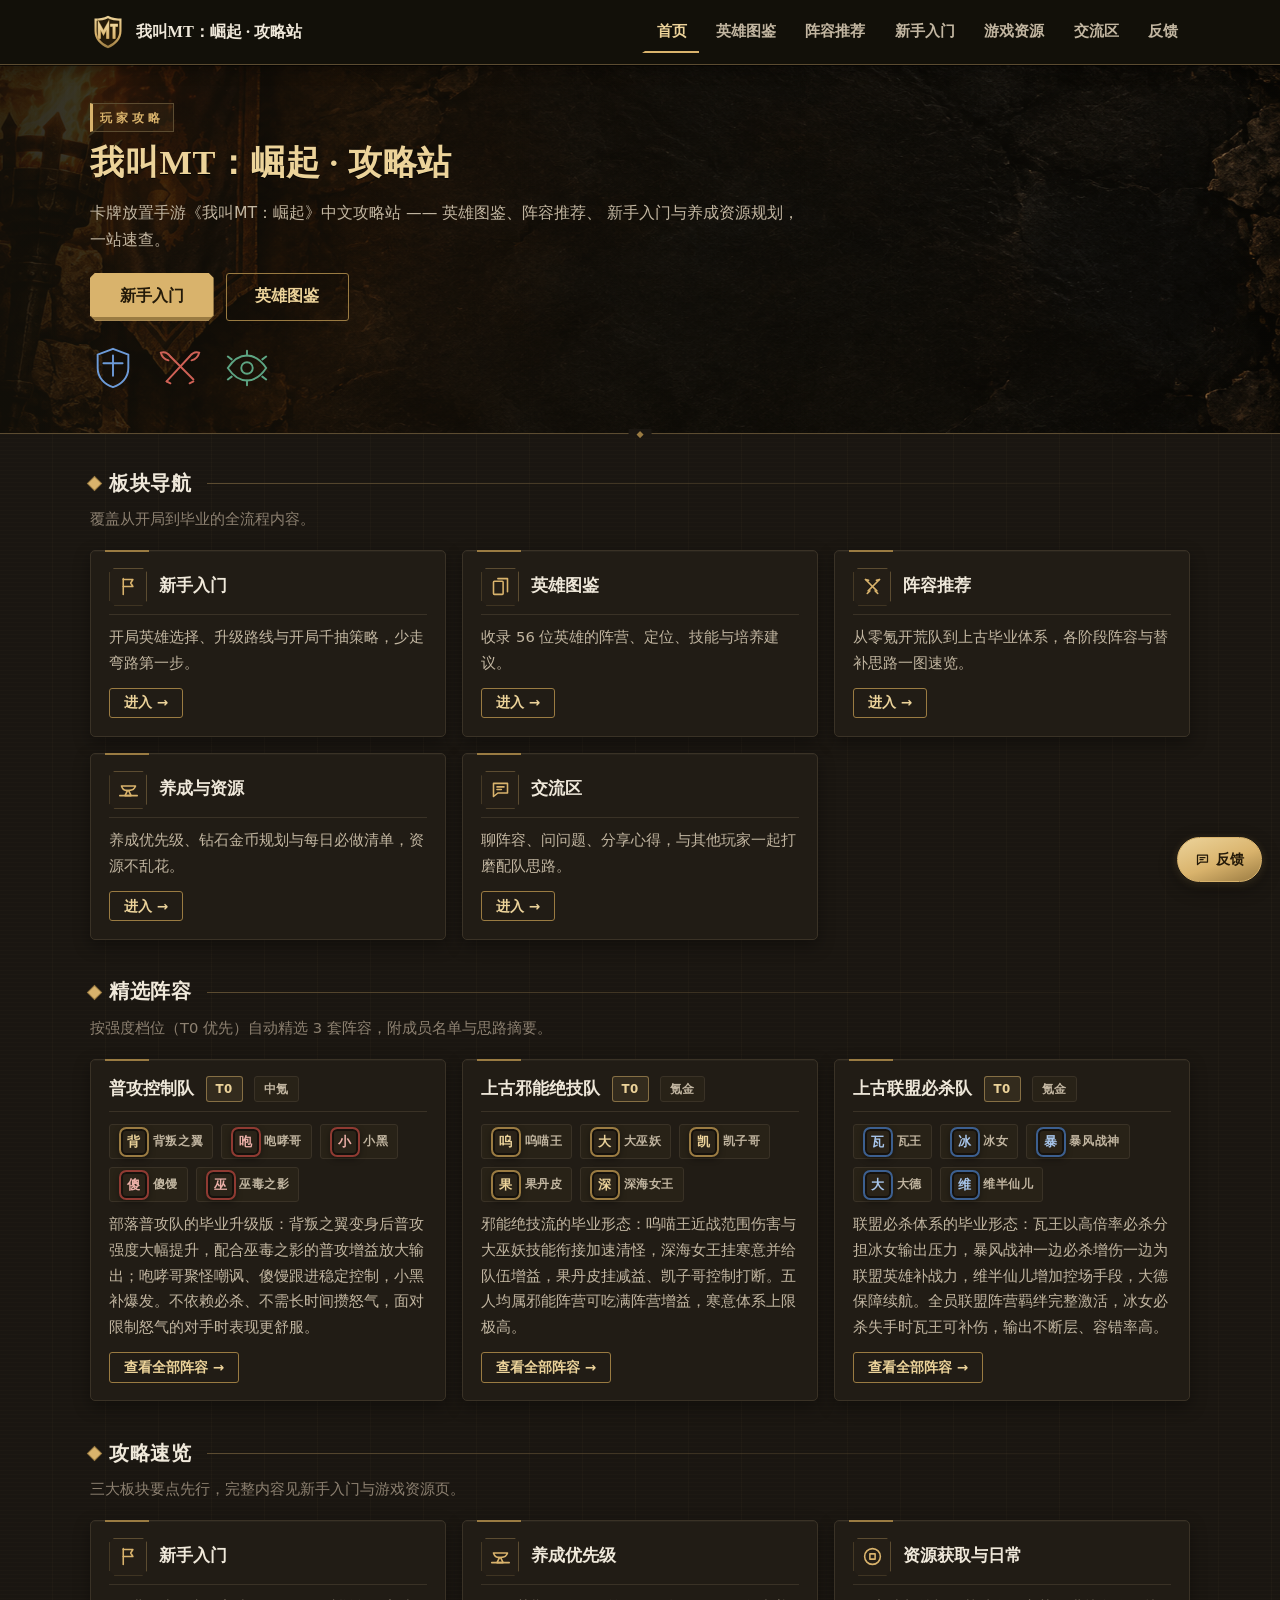
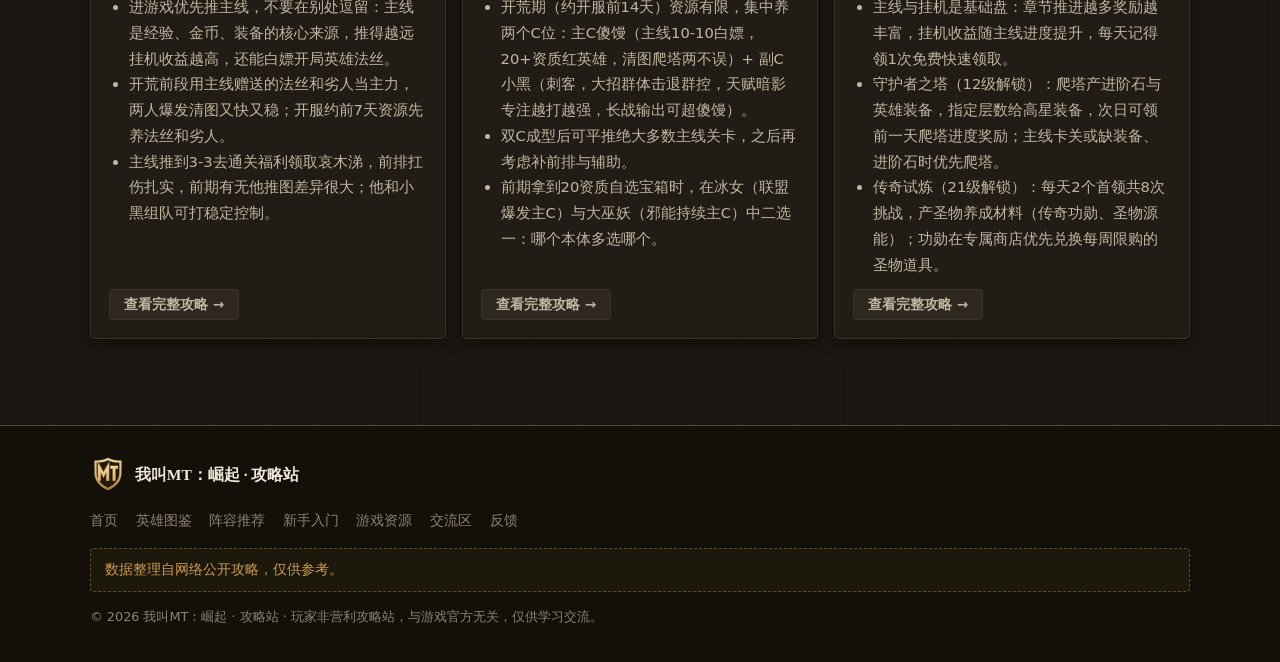
==== index.html @ c242b193 "init: 我叫MT：崛起攻略站（含反馈页）" ====
<!DOCTYPE html>
<html lang="zh-CN">
<head>
  <meta charset="UTF-8">
  <meta name="viewport" content="width=device-width, initial-scale=1.0">
  <title>首页 · 我叫MT：崛起 · 攻略站</title>
  <meta name="description" content="卡牌放置手游《我叫MT：崛起》中文攻略站：英雄图鉴、阵容推荐、新手入门、养成与资源规划一站速查。">
  <link rel="icon" type="image/png" href="assets/img/favicon-32.png">
  <meta property="og:title" content="我叫MT：崛起 · 攻略站">
  <meta property="og:description" content="卡牌放置手游《我叫MT：崛起》中文玩家攻略站">
  <meta property="og:image" content="assets/img/og-cover.png">
  <meta property="og:type" content="website">
  <!-- 样式在前：全站唯一样式文件 -->
  <link rel="stylesheet" href="assets/css/style.css">
</head>
<body>
  <!-- 页头（site-header）由 common.js 的 MTCommon.mount 注入到 body 顶部 -->

  <main class="page">
    <!-- 顶部横幅：站点名 + 一句话简介 + 主行动按钮 -->
    <section class="page-hero">
      <div class="container">
        <p class="page-hero__eyebrow">玩家攻略</p>
        <h1 class="page-hero__title">我叫MT：崛起 · 攻略站</h1>
        <p class="page-hero__desc">
          卡牌放置手游《我叫MT：崛起》中文攻略站 —— 英雄图鉴、阵容推荐、
          新手入门与养成资源规划，一站速查。
        </p>
        <div class="page-hero__actions">
          <a class="btn btn--primary btn--lg" href="beginner.html">新手入门</a>
          <a class="btn btn--ghost btn--lg" href="heroes.html">英雄图鉴</a>
        </div>
        <!-- 阵营纹章横幅（装饰） -->
        <div class="hero-crest-band" aria-hidden="true">
          <span class="crest--alliance"><svg viewBox="0 0 48 48" fill="none" stroke="currentColor" stroke-width="2" stroke-linejoin="round" stroke-linecap="round"><path d="M24 4 40 10v14c0 10-7 17-16 20-9-3-16-10-16-20V10Z"/><path d="M24 11v21M14 19h20"/></svg></span>
          <span class="crest--horde"><svg viewBox="0 0 48 48" fill="none" stroke="currentColor" stroke-width="2" stroke-linecap="round"><path d="M10 38 34 12M14 12l24 24"/><path d="M34 12c3-4 7-5 10-4-1 4-4 7-8 8M14 12c-3-4-7-5-10-4 1 4 4 7 8 8"/><path d="M10 38l4 2M38 38l-4 2"/></svg></span>
          <span class="crest--neutral"><svg viewBox="0 0 48 48" fill="none" stroke="currentColor" stroke-width="2" stroke-linecap="round"><path d="M4 24c6-9 12-13 20-13s14 4 20 13c-6 9-12 13-20 13S10 33 4 24Z"/><circle cx="24" cy="24" r="6"/><path d="M24 11V6M24 42v-5M8 15l-4-3M40 15l4-3M8 33l-4 3M40 33l4 3"/></svg></span>
        </div>
      </div>
    </section>

    <div class="container">
      <!-- ① 板块导航卡：五大板块入口 -->
      <section class="section" aria-labelledby="boards-title">
        <h2 class="section__title" id="boards-title">板块导航</h2>
        <p class="section__desc">覆盖从开局到毕业的全流程内容。</p>

        <div class="card-grid">
          <article class="card">
            <div class="card__head">
              <span class="card__icon" aria-hidden="true"><svg viewBox="0 0 24 24" fill="none" stroke="currentColor" stroke-width="1.8" stroke-linecap="round" stroke-linejoin="round"><path d="M6 3v18"/><path d="M6 4h11l-2.5 4L17 12H6"/></svg></span>
              <h3 class="card__title">新手入门</h3>
            </div>
            <p class="card__desc">开局英雄选择、升级路线与开局千抽策略，少走弯路第一步。</p>
            <div class="card__foot">
              <a class="btn btn--sm btn--ghost" href="beginner.html">进入 →</a>
            </div>
          </article>

          <article class="card">
            <div class="card__head">
              <span class="card__icon" aria-hidden="true"><svg viewBox="0 0 24 24" fill="none" stroke="currentColor" stroke-width="1.8" stroke-linecap="round" stroke-linejoin="round"><rect x="4" y="6" width="11" height="15" rx="1"/><path d="M9 3h11v15"/></svg></span>
              <h3 class="card__title">英雄图鉴</h3>
            </div>
            <!-- 有英雄数据时由页面脚本改写为「收录 N 位英雄…」 -->
            <p class="card__desc" id="heroes-card-desc">全英雄的阵营、定位、技能与培养建议速查。</p>
            <div class="card__foot">
              <a class="btn btn--sm btn--ghost" href="heroes.html">进入 →</a>
            </div>
          </article>

          <article class="card">
            <div class="card__head">
              <span class="card__icon" aria-hidden="true"><svg viewBox="0 0 24 24" fill="none" stroke="currentColor" stroke-width="1.8" stroke-linecap="round" stroke-linejoin="round"><path d="M4 4l13 13M20 4 7 17"/><path d="M15 17l3 3M9 17l-3 3M4 4l3.5 1M20 4l-3.5 1"/></svg></span>
              <h3 class="card__title">阵容推荐</h3>
            </div>
            <p class="card__desc">从零氪开荒队到上古毕业体系，各阶段阵容与替补思路一图速览。</p>
            <div class="card__foot">
              <a class="btn btn--sm btn--ghost" href="lineup.html">进入 →</a>
            </div>
          </article>

          <article class="card">
            <div class="card__head">
              <span class="card__icon" aria-hidden="true"><svg viewBox="0 0 24 24" fill="none" stroke="currentColor" stroke-width="1.8" stroke-linecap="round" stroke-linejoin="round"><path d="M4 8h16c-1 3-4 5-7 5h-1l3 6H8l3-6H9C6 13 4.8 10.5 4 8Z"/><path d="M2 19h20"/></svg></span>
              <h3 class="card__title">养成与资源</h3>
            </div>
            <p class="card__desc">养成优先级、钻石金币规划与每日必做清单，资源不乱花。</p>
            <div class="card__foot">
              <a class="btn btn--sm btn--ghost" href="resource.html">进入 →</a>
            </div>
          </article>

          <article class="card">
            <div class="card__head">
              <span class="card__icon" aria-hidden="true"><svg viewBox="0 0 24 24" fill="none" stroke="currentColor" stroke-width="1.8" stroke-linecap="round" stroke-linejoin="round"><path d="M4 5h16v11H9l-5 4V5Z"/><path d="M8 9h8M8 12h5"/></svg></span>
              <h3 class="card__title">交流区</h3>
            </div>
            <p class="card__desc">聊阵容、问问题、分享心得，与其他玩家一起打磨配队思路。</p>
            <div class="card__foot">
              <a class="btn btn--sm btn--ghost" href="forum.html">进入 →</a>
            </div>
          </article>
        </div>
      </section>

      <!-- ② 精选阵容：页面脚本按 tier 档位取最高的 3 套渲染；数据缺失时整节隐藏 -->
      <section class="section" id="home-lineups" aria-labelledby="lineups-title">
        <h2 class="section__title" id="lineups-title">精选阵容</h2>
        <p class="section__desc">按强度档位（T0 优先）自动精选 3 套阵容，附成员名单与思路摘要。</p>
        <div class="card-grid" id="lineup-grid"></div>
      </section>

      <!-- ③ 攻略速览：页面脚本读取 MT_GUIDES 渲染三大板块要点；数据缺失时整节隐藏 -->
      <section class="section" id="home-guides" aria-labelledby="guides-title">
        <h2 class="section__title" id="guides-title">攻略速览</h2>
        <p class="section__desc">三大板块要点先行，完整内容见新手入门与游戏资源页。</p>
        <div class="card-grid" id="guide-grid"></div>
      </section>
    </div>
  </main>

  <!-- 页脚（site-footer，含免责声明）由 MTCommon.mount 注入到 body 末尾 -->

  <noscript>
    <div class="alert alert--warn container">
      <p>本站导航与内容渲染依赖 JavaScript，请启用后刷新页面。</p>
    </div>
  </noscript>

  <!-- body 末尾脚本顺序：data 脚本 → common.js → 页面脚本（mount 在最前调用） -->

  <!-- ① data 脚本：阵容 / 攻略 / 英雄（英雄数据用于首页总数与成员头像阵营着色） -->
  <script src="data/lineups.js"></script>
  <script src="data/guides.js"></script>
  <script src="data/heroes.js"></script>

  <!-- ② 全站公共脚本 -->
  <script src="assets/js/common.js"></script>

  <!-- ③ 页面脚本：先挂载骨架，再渲染数据区块（全部防御式判空，缺失即隐藏区块） -->
  <script>
    (function () {
      'use strict';

      /* 骨架挂载：页头 / 导航高亮 / 移动端菜单 / 页脚 */
      MTCommon.mount('index');

      /* ---------- 小工具 ---------- */
      function toArray(v) {
        return Array.isArray(v) ? v : [];
      }
      function el(tag, cls, text) {
        var node = document.createElement(tag);
        if (cls) node.className = cls;
        if (text != null) node.textContent = text;
        return node;
      }

      /* 英雄名 → 阵营映射（用于阵容成员头像着色；邪能/未知用默认金色） */
      var factionByHero = {};
      toArray(window.MT_HEROES).forEach(function (h) {
        if (h && h.name) factionByHero[h.name] = h.faction || '';
      });
      function avatarVariant(heroName) {
        var f = factionByHero[heroName];
        if (f === '联盟') return 'avatar--alliance';
        if (f === '部落') return 'avatar--horde';
        if (f === '中立') return 'avatar--neutral';
        return '';                       /* 邪能 / 未知 → 默认金渐变 */
      }

      /* ---------- 英雄图鉴卡片：写入收录总数 ---------- */
      (function heroCount() {
        var desc = document.getElementById('heroes-card-desc');
        var heroes = toArray(window.MT_HEROES);
        if (desc && heroes.length) {
          desc.textContent = '收录 ' + heroes.length +
            ' 位英雄的阵营、定位、技能与培养建议。';
        }
      })();

      /* ---------- 精选阵容：tier 档位最高的前 3 套 ---------- */
      (function featuredLineups() {
        var section = document.getElementById('home-lineups');
        var grid = document.getElementById('lineup-grid');
        if (!section || !grid) return;

        var TIER_RANK = { 'T0': 0, 'T1': 1, 'T2': 2, 'T3': 3 };
        var TIER_BADGE = {
          'T0': 'badge--tier0', 'T1': 'badge--tier1',
          'T2': 'badge--tier2', 'T3': 'badge--tier3'
        };
        function rank(l) {
          return TIER_RANK.hasOwnProperty(l && l.tier) ? TIER_RANK[l.tier] : 9;
        }

        var lineups = toArray(window.MT_LINEUPS)
          .filter(function (l) { return l && typeof l === 'object' && l.name; });

        if (!lineups.length) {          /* 数据缺失：整节隐藏，不报错 */
          section.hidden = true;
          return;
        }

        lineups.sort(function (a, b) { return rank(a) - rank(b); });

        lineups.slice(0, 3).forEach(function (l) {
          var card = el('article', 'card');

          var head = el('div', 'card__head');
          head.appendChild(el('h3', 'card__title', l.name));
          head.appendChild(el('span',
            'badge ' + (TIER_BADGE[l.tier] || 'badge--muted'),
            l.tier || '待定'));
          if (l.type) head.appendChild(el('span', 'badge', l.type));
          card.appendChild(head);

          /* 成员名单：首字头像（按阵营着色）+ 姓名，徽章胶囊排列 */
          var members = el('div', 'card__foot');
          toArray(l.members).forEach(function (m) {
            if (!m || !m.name) return;
            var chip = el('span', 'badge');
            var variant = avatarVariant(m.name);
            chip.appendChild(el('span',
              'avatar avatar--sm' + (variant ? ' ' + variant : ''),
              m.name.charAt(0))).setAttribute('aria-hidden', 'true');
            chip.appendChild(document.createTextNode(m.name));
            members.appendChild(chip);
          });
          if (members.childNodes.length) card.appendChild(members);

          /* 思路摘要 */
          if (l.idea) card.appendChild(el('p', 'card__desc', l.idea));

          var foot = el('div', 'card__foot');
          var more = el('a', 'btn btn--sm btn--ghost', '查看全部阵容 →');
          more.href = 'lineup.html';
          foot.appendChild(more);
          card.appendChild(foot);

          grid.appendChild(card);
        });
      })();

      /* ---------- 攻略速览：三大板块各自要点摘要 ---------- */
      (function guideOverview() {
        var section = document.getElementById('home-guides');
        var grid = document.getElementById('guide-grid');
        if (!section || !grid) return;

        /* 手绘 SVG 图标（stroke=currentColor，复用 .card__icon 托板样式） */
        var ICON = {
          flag: '<svg viewBox="0 0 24 24" fill="none" stroke="currentColor" stroke-width="1.8" stroke-linecap="round" stroke-linejoin="round"><path d="M6 3v18"/><path d="M6 4h11l-2.5 4L17 12H6"/></svg>',
          anvil: '<svg viewBox="0 0 24 24" fill="none" stroke="currentColor" stroke-width="1.8" stroke-linecap="round" stroke-linejoin="round"><path d="M4 8h16c-1 3-4 5-7 5h-1l3 6H8l3-6H9C6 13 4.8 10.5 4 8Z"/><path d="M2 19h20"/></svg>',
          coin: '<svg viewBox="0 0 24 24" fill="none" stroke="currentColor" stroke-width="1.8" stroke-linecap="round" stroke-linejoin="round"><circle cx="12" cy="12" r="9"/><rect x="9" y="9" width="6" height="6"/></svg>'
        };

        /* MT_GUIDES key → 页面入口与图标（growth 属于游戏资源页） */
        var META = [
          { key: 'beginner', href: 'beginner.html', icon: ICON.flag, fallback: '新手入门' },
          { key: 'growth',   href: 'resource.html', icon: ICON.anvil, fallback: '养成优先级' },
          { key: 'resource', href: 'resource.html', icon: ICON.coin,  fallback: '资源获取与日常' }
        ];

        var guides = (window.MT_GUIDES && typeof window.MT_GUIDES === 'object')
          ? window.MT_GUIDES : {};

        var rendered = 0;
        META.forEach(function (meta) {
          var g = guides[meta.key];
          if (!g || typeof g !== 'object') return;   /* 板块缺失：跳过该卡 */

          /* 取第一个有内容的板块要点，最多 3 条 */
          var first = toArray(g.sections)
            .filter(function (s) { return s && toArray(s.list).length; })[0];

          var card = el('article', 'card');
          var head = el('div', 'card__head');
          var iconBox = el('span', 'card__icon');
          iconBox.innerHTML = meta.icon;           /* SVG 标记需走 innerHTML */
          iconBox.setAttribute('aria-hidden', 'true');
          head.appendChild(iconBox);
          head.appendChild(el('h3', 'card__title', g.title || meta.fallback));
          card.appendChild(head);

          var list = el('ul', 'card__desc');
          if (first) {
            toArray(first.list).slice(0, 3).forEach(function (item) {
              if (item) list.appendChild(el('li', null, String(item)));
            });
          }
          if (list.childNodes.length) card.appendChild(list);

          var foot = el('div', 'card__foot');
          var more = el('a', 'btn btn--sm btn--soft', '查看完整攻略 →');
          more.href = meta.href;
          foot.appendChild(more);
          card.appendChild(foot);

          grid.appendChild(card);
          rendered++;
        });

        if (!rendered) section.hidden = true;        /* 数据缺失：整节隐藏 */
      })();
    })();
  </script>
</body>
</html>
---- assets/css/style.css ----
/* ============================================================
   我叫MT：崛起 · 攻略站 —— 全站唯一样式文件 (v1.8 视觉重设计)
   ------------------------------------------------------------
   风格：魔兽世界式玩家攻略站 —— 暖石板深色 + 羊皮纸金，
        衬线中文标题、斜切角与方正控件、阵营纹章色彩、
        细线纹理背景；拒绝渐变光晕与圆角卡片堆砌。
   方法：移动优先（Mobile First），主断点 768px，辅助 480/1024
   依赖：零依赖，纯 CSS。本地双击 index.html 即可正常显示。
   目录：
     01 设计令牌
     02 基础重置与全局
     03 布局（container / page / section）
     04 顶部导航（由 common.js 注入）
     05 页面标题区 page-hero
     06 卡片与网格 card / card-grid
     07 筛选器 filter-bar / select / chips
     08 搜索框 search-box
     09 表格 table-wrap / table
     10 FAQ 手风琴 faq（details 实现，无 JS 可用）
     11 徽章 badge
     12 头像 avatar（首字/立绘双模式）
     13 提示条 alert
     14 按钮 btn
     15 页脚 site-footer（由 common.js 注入）
     16 评论区 giscus-wrap / 纹章装饰
     17 工具类与动效偏好
   ============================================================ */

/* ============================================================
   01 设计令牌
   ============================================================ */
:root {
  /* —— 底色（暖石板系，由深到浅）—— */
  --bg-deep:      #131009;                          /* 页面最底层 / 页脚 */
  --bg-body:      #1a1611;                          /* 页面主体 */
  --bg-card:      #211c15;                          /* 卡片表面 */
  --bg-elevated:  #282217;                          /* 弹层/表头/输入底 */
  --bg-soft:      #2f2820;                          /* hover 底 */
  --border-subtle: #3a3226;                         /* 常规描边 */
  --border-strong: #5c4c31;                         /* 强调描边 */

  /* —— 羊皮纸金 —— */
  --gold:        #d9b36c;
  --gold-rgb:    217, 179, 108;
  --gold-strong: #ecd39a;
  --gold-deep:   #9a7b42;
  --gold-ink:    #241a09;                           /* 金底上的深色文字 */

  /* —— 文本（暖灰）—— */
  --text-primary:   #efe8da;
  --text-secondary: #c2b6a1;
  --text-muted:     #8d8171;

  /* —— 状态色 —— */
  --info:    #7ba3d8;  --info-rgb:    123, 163, 216;
  --success: #7bae6f;  --success-rgb: 123, 174, 111;
  --warn:    #cf9a4e;  --warn-rgb:    207, 154, 78;
  --danger:  #c96a5a;  --danger-rgb:  201, 106, 90;

  /* —— 阵营色（联盟=蓝 / 部落=红 / 邪能=绿）—— */
  --alliance: #6d9bd8; --alliance-rgb: 109, 155, 216; --alliance-deep: #3c5f8f;
  --horde:    #cf6156; --horde-rgb:    207, 97, 86;   --horde-deep:    #8f3a32;
  --neutral:  #5da583; --neutral-rgb:  93, 165, 131;  --neutral-deep:  #35664f;

  /* —— 稀有度（资质：高→低 暖金/银/青铜/灰）—— */
  --rarity-common:    #a09781; --rarity-common-rgb:    160, 151, 129;
  --rarity-rare:      #8fa8c8; --rarity-rare-rgb:      143, 168, 200;
  --rarity-epic:      #b08cc9; --rarity-epic-rgb:      176, 140, 201;
  --rarity-legendary: #dca64f; --rarity-legendary-rgb: 220, 166, 79;

  /* —— 圆角：整体方正，仅保留小圆角 —— */
  --radius-sm: 3px;
  --radius-md: 4px;
  --radius-lg: 5px;
  --radius-full: 999px;

  /* —— 斜切角（芯片/徽章/金底按钮的游戏 UI 感）—— */
  --chamfer: polygon(
    5px 0, calc(100% - 5px) 0, 100% 5px,
    100% calc(100% - 5px), calc(100% - 5px) 100%,
    5px 100%, 0 calc(100% - 5px), 0 5px
  );

  /* —— 阴影：硬投影，不用光晕 —— */
  --shadow-card: 0 1px 0 rgba(255, 244, 214, 0.03) inset, 0 6px 16px rgba(0, 0, 0, 0.35);
  --shadow-pop:  0 10px 28px rgba(0, 0, 0, 0.5);
  --shadow-press: 0 2px 0 rgba(0, 0, 0, 0.45);

  /* —— 尺寸与层级 —— */
  --container-max: 1100px;
  --header-h: 64px;
  --z-header: 100;

  /* —— 字体：标题衬线（庄重、有雕版感），正文黑体 —— */
  --font-serif: "Noto Serif SC", "Source Han Serif SC", "思源宋体",
                 "STZhongsong", "SimSun", serif;
  --font-sans: "PingFang SC", "HarmonyOS Sans SC", "Microsoft YaHei",
               "Segoe UI", system-ui, -apple-system, sans-serif;
}

/* ============================================================
   02 基础重置与全局
   ============================================================ */
*,
*::before,
*::after { box-sizing: border-box; }

html {
  scroll-behavior: smooth;
  scroll-padding-top: calc(var(--header-h) + 1rem);
}

body {
  margin: 0;
  min-height: 100vh;
  display: flex;
  flex-direction: column;
  font-family: var(--font-sans);
  font-size: 15.5px;
  line-height: 1.75;
  color: var(--text-primary);
  background-color: var(--bg-body);
  /* 细线纹理：横向织线 + 纵向石缝，代替渐变光晕 */
  background-image:
    repeating-linear-gradient(0deg,
      transparent 0, transparent 3px,
      rgba(217, 179, 108, 0.016) 3px, rgba(217, 179, 108, 0.016) 4px),
    repeating-linear-gradient(90deg,
      transparent 0, transparent 52px,
      rgba(217, 179, 108, 0.028) 52px, rgba(217, 179, 108, 0.028) 53px);
  -webkit-font-smoothing: antialiased;
  text-rendering: optimizeLegibility;
}

main { flex: 1 0 auto; }

img { max-width: 100%; display: block; }

h1, h2, h3, h4 {
  margin: 0 0 .5em; line-height: 1.35;
  font-family: var(--font-serif);
  font-weight: 900;
}
h1 { font-size: clamp(1.55rem, 4.5vw, 2.15rem); letter-spacing: .02em; }
h2 { font-size: clamp(1.25rem, 3.6vw, 1.5rem); letter-spacing: .02em; }
h3 { font-size: 1.08rem; }
p  { margin: 0 0 .8em; }

a { color: var(--gold-strong); text-decoration: none; transition: color .18s; }
a:hover { color: var(--gold); }

ul, ol { margin: 0 0 .8em; padding-left: 1.3em; }

::selection { background: rgba(var(--gold-rgb), 0.32); color: #fff8e8; }

:focus-visible {
  outline: 2px solid var(--gold);
  outline-offset: 2px;
  border-radius: 2px;
}

/* 滚动条（暖石色） */
::-webkit-scrollbar { width: 10px; height: 10px; }
::-webkit-scrollbar-track { background: var(--bg-deep); }
::-webkit-scrollbar-thumb {
  background: #3d342a; border-radius: 0;
  border: 2px solid var(--bg-deep);
}
::-webkit-scrollbar-thumb:hover { background: #52463a; }

/* ============================================================
   03 布局
   ============================================================ */
.container {
  width: min(100% - 2rem, var(--container-max));
  margin-inline: auto;
}

.page { padding-bottom: 3rem; }

.section { margin: 0 0 2.4rem; }
.section__title {
  display: flex; align-items: center; gap: .65rem;
  margin-bottom: .45em; font-size: 1.28rem; color: var(--text-primary);
}
/* 标题前置菱形饰钉 + 尾部渐隐细线 */
.section__title::before {
  content: ""; flex: 0 0 auto; width: 9px; height: 9px;
  transform: rotate(45deg);
  background: var(--gold);
  box-shadow: 0 0 0 1px var(--gold-deep);
}
.section__title::after {
  content: ""; flex: 1 1 auto; height: 1px; margin-left: .35rem;
  background: linear-gradient(90deg, var(--border-strong), transparent);
}
.section__desc { margin: 0 0 1.1rem; color: var(--text-muted); font-size: .92rem; }

/* ============================================================
   04 顶部导航（结构由 MTCommon.mount 注入，类名契约不变）
   ============================================================ */
.site-header {
  position: sticky; top: 0; z-index: var(--z-header);
  background: rgba(19, 16, 9, 0.94);
  -webkit-backdrop-filter: blur(8px); backdrop-filter: blur(8px);
  border-bottom: 1px solid var(--border-strong);
  box-shadow: 0 1px 0 rgba(0, 0, 0, 0.6), 0 4px 14px rgba(0, 0, 0, 0.35);
}
.site-header__inner {
  display: flex; align-items: center; justify-content: space-between;
  gap: .75rem; min-height: var(--header-h); position: relative;
}

/* 站名：斜切金板徽标 + 衬线站名 */
.brand { display: inline-flex; align-items: center; gap: .6rem; }
.brand__logo {
  display: inline-flex; align-items: center; justify-content: center;
  width: 36px; height: 36px; flex: 0 0 auto;
}
/* v2.0：品牌位改用站点徽标 SVG（盾形 MT），无金底无斜切以免双重描框 */
.brand__logo img { width: 100%; height: 100%; display: block; }
.brand__name {
  font-family: var(--font-serif);
  font-weight: 900; font-size: 1.02rem; color: var(--text-primary);
  white-space: nowrap;
}
@media (max-width: 400px) {
  .brand__name { font-size: .9rem; }
}

/* 汉堡按钮（仅移动端显示） */
.nav-toggle {
  display: inline-flex; flex-direction: column;
  align-items: center; justify-content: center; gap: 5px;
  width: 44px; height: 44px; padding: 0;
  border-radius: var(--radius-sm);
  background: var(--bg-elevated);
  border: 1px solid var(--border-subtle);
  cursor: pointer;
}
.nav-toggle__bar {
  width: 18px; height: 2px; border-radius: 0;
  background: var(--gold); transition: transform .25s ease, opacity .2s ease;
}
.site-header--open .nav-toggle__bar:nth-child(1) { transform: translateY(7px) rotate(45deg); }
.site-header--open .nav-toggle__bar:nth-child(2) { opacity: 0; }
.site-header--open .nav-toggle__bar:nth-child(3) { transform: translateY(-7px) rotate(-45deg); }

/* 移动端：导航下拉面板，默认隐藏 */
.site-nav {
  display: none;
  position: absolute; top: 100%; left: -1rem; right: -1rem;
  padding: .5rem .75rem 1rem;
  background: var(--bg-elevated);
  border-bottom: 1px solid var(--border-strong);
  border-top: 1px solid var(--border-subtle);
  box-shadow: var(--shadow-pop);
}
.site-header--open .site-nav { display: block; animation: navDrop .18s ease both; }
@keyframes navDrop {
  from { opacity: 0; transform: translateY(-6px); }
  to   { opacity: 1; transform: translateY(0); }
}
.nav-list { display: flex; flex-direction: column; gap: .1rem; margin: 0; padding: 0; list-style: none; }
.nav-link {
  display: block; padding: .6rem .8rem;
  border-radius: var(--radius-sm);
  color: var(--text-secondary); font-weight: 600; font-size: .98rem;
  border-left: 3px solid transparent;
  transition: background .18s, color .18s, border-color .18s;
}
.nav-link:hover { color: var(--gold-strong); background: var(--bg-soft); }
.nav-link--active {
  color: var(--gold-strong);
  background: rgba(var(--gold-rgb), 0.07);
  border-left-color: var(--gold);
}

/* ≥768px：横排导航，隐藏汉堡；当前项用底部金条标识 */
@media (min-width: 768px) {
  .nav-toggle { display: none; }
  .site-nav {
    display: block; position: static;
    padding: 0; background: transparent;
    border: 0; box-shadow: none;
  }
  .site-header--open .site-nav { animation: none; }
  .nav-list { flex-direction: row; gap: .15rem; }
  .nav-link {
    padding: .45rem .75rem; font-size: .95rem;
    border-left-color: transparent;
    border-bottom: 2px solid transparent;
    border-radius: 0;
  }
  .nav-link:hover { background: transparent; border-bottom-color: var(--border-strong); }
  .nav-link--active {
    background: transparent;
    border-bottom-color: var(--gold);
  }
}

/* ============================================================
   05 页面标题区（去渐变横幅：留白 + 饰线 + 菱形分隔）
   ============================================================ */
.page-hero {
  position: relative;
  padding: 2.4rem 0 2.1rem;
  margin-bottom: 2.2rem;
  background:
    repeating-linear-gradient(-45deg,
      transparent 0, transparent 14px,
      rgba(217, 179, 108, 0.02) 14px, rgba(217, 179, 108, 0.02) 15px);
  border-bottom: 1px solid var(--border-strong);
}
/* 横幅底图（v2.0 P3）：火把石壁，左侧压暗保标题可读，右中透出安静深色区 */
.page-hero::before {
  content: "";
  position: absolute; inset: 0; z-index: 0;
  background:
    linear-gradient(90deg,
      rgba(19, 16, 9, 0.88) 0%, rgba(19, 16, 9, 0.62) 45%,
      rgba(19, 16, 9, 0.38) 100%),
    url("../img/banner-default.png") center 42% / cover no-repeat;
  pointer-events: none;
}
.page-hero > .container { position: relative; z-index: 1; }
/* 底缝中央菱形饰 */
.page-hero::after {
  content: "◆"; position: absolute; left: 50%; bottom: -.52em;
  transform: translateX(-50%);
  color: var(--gold-deep); background: var(--bg-body);
  padding: 0 .85em; font-size: .58rem; line-height: 1;
}
/* 中文标签：金边签条，代替英文眉标 */
.page-hero__eyebrow {
  display: inline-block; margin: 0 0 .55em;
  padding: .18em .7em .18em .6em;
  color: var(--gold); font-size: .78rem; font-weight: 700;
  letter-spacing: .32em;
  border: 1px solid var(--border-strong);
  border-left: 3px solid var(--gold);
  background: rgba(var(--gold-rgb), 0.06);
}
.page-hero__title {
  margin: 0 0 .4em;
  color: var(--gold-strong);
  text-shadow: 0 1px 0 rgba(0, 0, 0, 0.8);
}
.page-hero__desc {
  max-width: 46em; margin: 0; color: var(--text-secondary); font-size: .98rem;
}
.page-hero__actions { display: flex; flex-wrap: wrap; gap: .75rem; margin-top: 1.2rem; }

/* 首页纹章横排（阵营徽记装饰，index.html 内联 SVG） */
.hero-crest-band {
  display: flex; align-items: center; gap: 1.3rem;
  margin-top: 1.5rem;
}
.hero-crest-band svg { width: 46px; height: 46px; }
.hero-crest-band .crest--alliance { color: var(--alliance); }
.hero-crest-band .crest--horde    { color: var(--horde); }
.hero-crest-band .crest--neutral  { color: var(--neutral); }

/* ============================================================
   06 卡片与网格
   ============================================================ */
.card-grid {
  display: grid; grid-template-columns: 1fr; gap: .9rem;
}
@media (min-width: 560px)  { .card-grid { grid-template-columns: repeat(2, 1fr); gap: 1rem; } }
@media (min-width: 1024px) { .card-grid { grid-template-columns: repeat(3, 1fr); } }
.card-grid--4 { /* 宽屏四列（版块类） */ }
@media (min-width: 1024px) { .card-grid--4 { grid-template-columns: repeat(4, 1fr); } }
.card-grid--2 { grid-template-columns: 1fr; }
@media (min-width: 768px)  { .card-grid--2 { grid-template-columns: repeat(2, 1fr); } }

/* 卡片：平整石板 + 双线描边 + 顶部金线短饰 */
.card {
  position: relative;
  display: flex; flex-direction: column; gap: .55rem;
  padding: 1.05rem 1.15rem 1.1rem;
  background: var(--bg-card);
  border: 1px solid var(--border-subtle);
  border-radius: var(--radius-lg);
  box-shadow: var(--shadow-card);
  transition: border-color .18s ease, transform .18s ease;
}
.card::before {
  content: ""; position: absolute; top: -1px; left: 14px;
  width: 44px; height: 2px; background: var(--gold-deep);
}
.card:hover {
  transform: translateY(-1px);
  border-color: var(--border-strong);
}
.card__head {
  display: flex; align-items: center; gap: .7rem;
  padding-bottom: .55rem; border-bottom: 1px solid var(--border-subtle);
}
.card__head .avatar { margin-bottom: -0.55rem; }  /* 头像不吃分隔线内边距 */
/* 图标位：斜切托板，内放手绘 SVG（stroke=currentColor） */
.card__icon {
  display: inline-flex; align-items: center; justify-content: center;
  width: 38px; height: 38px; flex: 0 0 auto;
  clip-path: var(--chamfer);
  background: #241e16;
  border: 1px solid var(--border-strong);
  color: var(--gold);
}
.card__icon svg { width: 21px; height: 21px; display: block; }
.card__title { margin: 0; font-size: 1.05rem; }
.card__desc  { margin: 0; color: var(--text-secondary); font-size: .92rem; flex: 1; }
.card__foot  { display: flex; align-items: center; gap: .5rem; flex-wrap: wrap; margin-top: .2rem; }

/* 英雄卡阵营纹章水印（heroes.js 注入，装饰性 SVG） */
.card__crest {
  position: absolute; top: .55rem; right: .6rem;
  width: 40px; height: 40px; opacity: .13; pointer-events: none;
}
.card__crest svg { width: 100%; height: 100%; display: block; }
.card__crest.crest--alliance { color: var(--alliance); opacity: .30; }
.card__crest.crest--horde    { color: var(--horde); opacity: .30; }
.card__crest.crest--neutral  { color: var(--neutral); opacity: .30; }

/* 攻略要点列表（resource/beginner 内联脚本使用） */
.guide-list { margin: 0; padding-left: 1.15em; }
.guide-list li { margin: .3em 0; color: var(--text-secondary); font-size: .93rem; }
.guide-list li::marker { color: var(--gold-deep); }

/* ============================================================
   07 筛选器
   ============================================================ */
.filter-bar {
  display: flex; flex-wrap: wrap; align-items: flex-end;
  gap: .75rem 1rem; margin-bottom: 1.35rem;
  padding: .85rem 1rem;
  background: var(--bg-card);
  border: 1px solid var(--border-subtle);
  border-top: 2px solid var(--border-strong);
  border-radius: var(--radius-lg);
}
.filter-group { display: flex; flex-wrap: wrap; gap: .75rem 1rem; align-items: flex-end; }

.field { display: inline-flex; flex-direction: column; gap: .3rem; }
.field__label {
  font-size: .78rem; color: var(--gold);
  letter-spacing: .18em; font-weight: 700;
}

/* 下拉：方正控件 + 金色箭头 */
.select { position: relative; display: inline-flex; }
.select select {
  appearance: none; -webkit-appearance: none;
  min-width: 8.5em; padding: .5rem 2.3em .5rem .9rem;
  font: inherit; font-size: .92rem; color: var(--text-primary);
  background: var(--bg-elevated);
  border: 1px solid var(--border-subtle);
  border-radius: var(--radius-sm);
  cursor: pointer; transition: border-color .18s;
}
.select select:hover { border-color: var(--border-strong); }
.select select:focus-visible { outline-offset: 0; border-color: var(--gold); }
.select::after {
  content: ""; position: absolute; right: .95em; top: 50%;
  width: .48em; height: .48em; pointer-events: none;
  border-right: 2px solid var(--gold); border-bottom: 2px solid var(--gold);
  transform: translateY(-70%) rotate(45deg);
}

/* 标签 chips：方正档位签，激活为斜切金底 */
.chips { display: flex; flex-wrap: wrap; gap: .45rem; }
.chip {
  display: inline-flex; align-items: center;
  padding: .36rem .95rem;
  font: inherit; font-size: .88rem; font-weight: 700;
  color: var(--text-secondary);
  background: var(--bg-elevated);
  border: 1px solid var(--border-subtle);
  border-radius: var(--radius-sm);
  cursor: pointer;
  transition: color .18s, border-color .18s, background .18s;
}
.chip:hover { color: var(--gold-strong); border-color: var(--border-strong); }
.chip--active {
  clip-path: var(--chamfer);
  color: var(--gold-ink); background: var(--gold);
  border-color: transparent;
  box-shadow: var(--shadow-press);
}
.chip--active:hover { color: var(--gold-ink); }

/* ============================================================
   08 搜索框
   ============================================================ */
.search-box { position: relative; display: block; flex: 1 1 220px; max-width: 460px; }
.search-box::before {
  content: ""; position: absolute; left: .8rem; top: 50%;
  width: 1.05rem; height: 1.05rem; transform: translateY(-50%);
  pointer-events: none; opacity: .8;
  background: url("data:image/svg+xml,%3Csvg xmlns='http://www.w3.org/2000/svg' viewBox='0 0 24 24' fill='none' stroke='%23c2b6a1' stroke-width='2.2' stroke-linecap='round'%3E%3Ccircle cx='11' cy='11' r='7'/%3E%3Cline x1='21' y1='21' x2='16.2' y2='16.2'/%3E%3C/svg%3E") center / contain no-repeat;
}
.search-box input {
  width: 100%; padding: .58rem 1rem .58rem 2.5rem;
  font: inherit; font-size: .95rem; color: var(--text-primary);
  background: var(--bg-elevated);
  border: 1px solid var(--border-subtle);
  border-radius: var(--radius-sm);
  transition: border-color .18s, box-shadow .18s;
}
.search-box input::placeholder { color: var(--text-muted); }
.search-box input:focus {
  outline: none; border-color: var(--gold);
  box-shadow: 0 0 0 1px rgba(var(--gold-rgb), 0.35);
}

/* ============================================================
   09 表格
   ============================================================ */
.table-wrap {
  overflow-x: auto;
  border: 1px solid var(--border-subtle);
  border-radius: var(--radius-lg);
  background: var(--bg-card);
  box-shadow: var(--shadow-card);
  -webkit-overflow-scrolling: touch;
}
.table {
  width: 100%; border-collapse: collapse;
  font-size: .92rem; white-space: nowrap;
}
.table th, .table td {
  padding: .68rem .85rem; text-align: left;
  border-bottom: 1px solid #2e2820;
}
.table thead th {
  position: sticky; top: 0;
  background: var(--bg-elevated);
  color: var(--gold); font-size: .82rem; font-weight: 700; letter-spacing: .06em;
  border-bottom: 1px solid var(--border-strong);
}
.table tbody tr { transition: background .15s; }
.table tbody tr:hover { background: rgba(var(--gold-rgb), 0.05); }
.table tbody tr:last-child td { border-bottom: 0; }
.table .num { font-variant-numeric: tabular-nums; color: var(--gold-strong); }

/* ============================================================
   10 FAQ 手风琴（details/summary，无 JS 也能开合）
   ============================================================ */
.faq { display: flex; flex-direction: column; gap: .6rem; }
.faq-item {
  background: var(--bg-card);
  border: 1px solid var(--border-subtle);
  border-radius: var(--radius-md);
  overflow: hidden;
  transition: border-color .18s;
}
.faq-item[open] { border-color: var(--border-strong); }
.faq-q {
  display: flex; align-items: center; gap: .75rem;
  padding: .88rem 1rem; cursor: pointer;
  font-family: var(--font-serif); font-weight: 700; font-size: .99rem;
  color: var(--text-primary);
  list-style: none; user-select: none;
  transition: color .18s;
}
.faq-q::-webkit-details-marker { display: none; }
.faq-q::before {
  content: "问"; flex: 0 0 auto;
  width: 1.7em; height: 1.7em; line-height: 1.7em; text-align: center;
  clip-path: var(--chamfer);
  font-family: var(--font-sans);
  font-size: .78em; font-weight: 800; color: var(--gold-ink);
  background: var(--gold);
}
.faq-q::after {
  content: ""; flex: 0 0 auto; margin-left: auto;
  width: .45em; height: .45em;
  border-right: 2px solid var(--gold); border-bottom: 2px solid var(--gold);
  transform: rotate(45deg) translateY(-20%);
  transition: transform .2s;
}
.faq-item[open] .faq-q { color: var(--gold-strong); }
.faq-item[open] .faq-q::after { transform: rotate(-135deg) translateY(-30%); }
.faq-a {
  padding: 0 1rem 1rem 1rem;
  color: var(--text-secondary); font-size: .93rem;
  border-top: 1px dashed #463c2c;
}
.faq-a > :first-child { margin-top: .8rem; }
.faq-a > :last-child { margin-bottom: 0; }

/* ============================================================
   11 徽章 badge（方正小签条）
   ============================================================ */
.badge {
  display: inline-flex; align-items: center; gap: .3em;
  padding: .1rem .55rem;
  font-size: .74rem; font-weight: 700; line-height: 1.75;
  letter-spacing: .05em;
  border-radius: var(--radius-sm);
  color: var(--text-secondary);
  background: var(--bg-elevated);
  border: 1px solid var(--border-subtle);
  white-space: nowrap;
}
.badge--muted { color: var(--text-muted); background: rgba(141, 129, 113, 0.10); border-color: rgba(141, 129, 113, 0.35); }
.badge--gold  { color: var(--gold-strong); background: rgba(var(--gold-rgb), 0.10); border-color: rgba(var(--gold-rgb), 0.45); }

/* 稀有度 */
.badge--common    { color: var(--rarity-common);    background: rgba(var(--rarity-common-rgb), .10);    border-color: rgba(var(--rarity-common-rgb), .4); }
.badge--rare      { color: var(--rarity-rare);      background: rgba(var(--rarity-rare-rgb), .10);      border-color: rgba(var(--rarity-rare-rgb), .45); }
.badge--epic      { color: var(--rarity-epic);      background: rgba(var(--rarity-epic-rgb), .12);      border-color: rgba(var(--rarity-epic-rgb), .45); }
.badge--legendary { color: var(--rarity-legendary); background: rgba(var(--rarity-legendary-rgb), .12); border-color: rgba(var(--rarity-legendary-rgb), .5); }

/* 阵营 */
.badge--alliance { color: var(--alliance); background: rgba(var(--alliance-rgb), .10); border-color: rgba(var(--alliance-rgb), .45); }
.badge--horde    { color: var(--horde);    background: rgba(var(--horde-rgb), .10);    border-color: rgba(var(--horde-rgb), .45); }
.badge--neutral  { color: var(--neutral);  background: rgba(var(--neutral-rgb), .10);  border-color: rgba(var(--neutral-rgb), .45); }

/* Tier：T0 金 / T1 紫 / T2 蓝 / T3 绿 */
.badge--tier0 { color: var(--gold-strong);    background: rgba(var(--gold-rgb), .10);         border-color: rgba(var(--gold-rgb), .5); }
.badge--tier1 { color: var(--rarity-epic);    background: rgba(var(--rarity-epic-rgb), .10);  border-color: rgba(var(--rarity-epic-rgb), .45); }
.badge--tier2 { color: var(--rarity-rare);    background: rgba(var(--rarity-rare-rgb), .10);  border-color: rgba(var(--rarity-rare-rgb), .45); }
.badge--tier3 { color: var(--success);        background: rgba(var(--success-rgb), .10);      border-color: rgba(var(--success-rgb), .45); }

/* ============================================================
   12 头像 avatar（首字模式 / 立绘模式双支持）
   用法A 首字：<span class="avatar avatar--horde">哀</span>
   用法B 立绘：<span class="avatar avatar--horde avatar--hasimg">
                 <img src="assets/img/heroes/xxx.png" onerror="this.remove()">
                 <span class="avatar__glyph">哀</span>
              </span>
   外形：方圆切角 + 阵营描边 + 内圈暗线（像徽章相框）
   ============================================================ */
.avatar {
  position: relative;
  display: inline-flex; align-items: center; justify-content: center;
  width: 42px; height: 42px; flex: 0 0 auto;
  border-radius: 24%;
  font-family: var(--font-serif);
  font-weight: 900; font-size: 1.1rem;
  color: var(--gold-strong);
  background: #2a2318;
  border: 2px solid var(--gold-deep);
  box-shadow: inset 0 0 0 2px rgba(0, 0, 0, 0.5), 0 2px 6px rgba(0, 0, 0, 0.4);
  user-select: none;
}
.avatar--alliance { border-color: var(--alliance-deep); color: #a8c6ec; }
.avatar--horde    { border-color: var(--horde-deep);    color: #ecb0a8; }
.avatar--neutral  { border-color: var(--neutral-deep);  color: #a8d4bd; }
.avatar--sm { width: 30px; height: 30px; font-size: .84rem; }
.avatar--lg { width: 58px; height: 58px; font-size: 1.45rem; }

/* 立绘模式：图片铺满并盖住首字（z-index:1），加载失败被移除后自动回落首字 */
.avatar--hasimg { overflow: hidden; padding: 0; }
.avatar--hasimg img {
  position: absolute; inset: 0; z-index: 1;
  width: 100%; height: 100%;
  object-fit: cover; border-radius: inherit;
}
.avatar__glyph { position: relative; }

/* ============================================================
   13 提示条 alert
   ============================================================ */
.alert {
  display: flex; gap: .7rem; align-items: flex-start;
  padding: .85rem 1rem; margin: 0 0 1rem;
  background: var(--bg-card);
  border: 1px solid var(--border-subtle);
  border-left: 3px solid var(--text-muted);
  border-radius: var(--radius-md);
  font-size: .92rem; color: var(--text-secondary);
}
.alert > :only-child, .alert p { margin: 0; }
.alert strong { color: var(--text-primary); }
.alert--info    { border-left-color: var(--info);    background: rgba(var(--info-rgb), .07); }
.alert--success { border-left-color: var(--success); background: rgba(var(--success-rgb), .07); }
.alert--warn    { border-left-color: var(--warn);    background: rgba(var(--warn-rgb), .08); }
.alert--danger  { border-left-color: var(--danger);  background: rgba(var(--danger-rgb), .08); }

/* ============================================================
   14 按钮（金底实心 = 斜切 + 硬底边，像游戏按键）
   ============================================================ */
.btn {
  display: inline-flex; align-items: center; justify-content: center; gap: .45em;
  padding: .56rem 1.3rem;
  font: inherit; font-size: .95rem; font-weight: 700; line-height: 1.4;
  color: var(--text-secondary);
  background: var(--bg-elevated);
  border: 1px solid var(--border-subtle);
  border-radius: var(--radius-sm);
  cursor: pointer; text-align: center;
  transition: transform .12s ease, border-color .18s, background .18s, color .18s;
}
.btn:hover { color: var(--gold-strong); border-color: var(--border-strong); }
.btn:active { transform: translateY(1px); }

.btn--primary {
  clip-path: var(--chamfer);
  color: var(--gold-ink); background: var(--gold);
  border-color: transparent;
  box-shadow: inset 0 -3px 0 var(--gold-deep);
}
.btn--primary:hover {
  color: var(--gold-ink); background: var(--gold-strong);
  box-shadow: inset 0 -3px 0 var(--gold-deep);
}
.btn--ghost {
  background: transparent;
  border-color: var(--gold-deep);
  color: var(--gold-strong);
}
.btn--ghost:hover { background: rgba(var(--gold-rgb), .08); color: var(--gold-strong); border-color: var(--gold); }
.btn--soft { background: var(--bg-soft); }

.btn--sm { padding: .3rem .85rem; font-size: .85rem; }
.btn--lg { padding: .72rem 1.8rem; font-size: 1.02rem; }
.btn--block { display: flex; width: 100%; }

/* ============================================================
   15 页脚（结构由 MTCommon.mount 注入）
   ============================================================ */
.site-footer {
  position: relative;
  margin-top: auto;
  padding: 1.9rem 0 2.1rem;
  background: var(--bg-deep);
  border-top: 1px solid var(--border-strong);
}
.site-footer__inner { display: flex; flex-direction: column; gap: .9rem; }
.site-footer__brand {
  display: flex; align-items: center; gap: .55rem;
  margin: 0; font-family: var(--font-serif); font-weight: 900;
}
.site-footer__nav { display: flex; flex-wrap: wrap; gap: .35rem 1.1rem; margin: 0; padding: 0; list-style: none; }
.site-footer__nav a { color: var(--text-muted); font-size: .88rem; }
.site-footer__nav a:hover { color: var(--gold-strong); }
.site-footer__disclaimer {
  margin: 0; padding: .55rem .85rem;
  color: var(--warn); font-size: .85rem;
  background: rgba(var(--warn-rgb), .06);
  border: 1px dashed rgba(var(--warn-rgb), .4);
  border-radius: var(--radius-md);
}
.site-footer__meta { margin: 0; color: var(--text-muted); font-size: .8rem; }

/* ============================================================
   16 评论区 giscus
   ============================================================ */
.giscus-wrap { padding: .4rem 0 0; }
.giscus-wrap iframe { width: 100%; }

/* ============================================================
   17 工具类与动效偏好
   ============================================================ */
.text-muted   { color: var(--text-muted); }
.text-gold    { color: var(--gold-strong); }
.text-center  { text-align: center; }
.visually-hidden {
  position: absolute; width: 1px; height: 1px;
  margin: -1px; padding: 0; overflow: hidden;
  clip: rect(0 0 0 0); white-space: nowrap; border: 0;
}

@media (prefers-reduced-motion: reduce) {
  html { scroll-behavior: auto; }
  *, *::before, *::after {
    animation-duration: .01ms !important;
    animation-iteration-count: 1 !important;
    transition-duration: .01ms !important;
  }
}

/* ============================================================
   18 反馈悬浮按钮（common.js 注入，全站页面右下角）
   ============================================================ */
.feedback-fab {
  position: fixed;
  right: 18px;
  bottom: 18px;
  z-index: 990;
  display: inline-flex;
  align-items: center;
  gap: .4rem;
  padding: .55rem 1.05rem;
  border-radius: 999px;
  background: linear-gradient(160deg, var(--gold-strong), var(--gold) 55%, var(--gold-deep));
  border: 1px solid var(--gold);
  color: var(--gold-ink);
  font-size: .9rem;
  font-weight: 600;
  text-decoration: none;
  box-shadow: 0 6px 18px rgba(0, 0, 0, .45), 0 2px 8px rgba(var(--gold-rgb), .25);
  transition: transform .15s ease, box-shadow .15s ease, filter .15s ease;
}
.feedback-fab:hover,
.feedback-fab:focus-visible {
  color: var(--gold-ink);
  transform: translateY(-2px);
  filter: brightness(1.06);
  box-shadow: 0 9px 24px rgba(0, 0, 0, .5), 0 3px 10px rgba(var(--gold-rgb), .35);
}
.feedback-fab:active { transform: translateY(0); }
.feedback-fab svg { flex: 0 0 auto; }

@media (max-width: 767px) {
  .feedback-fab {
    right: 14px;
    bottom: 14px;
    padding: .5rem .9rem;
    font-size: .85rem;
  }
}
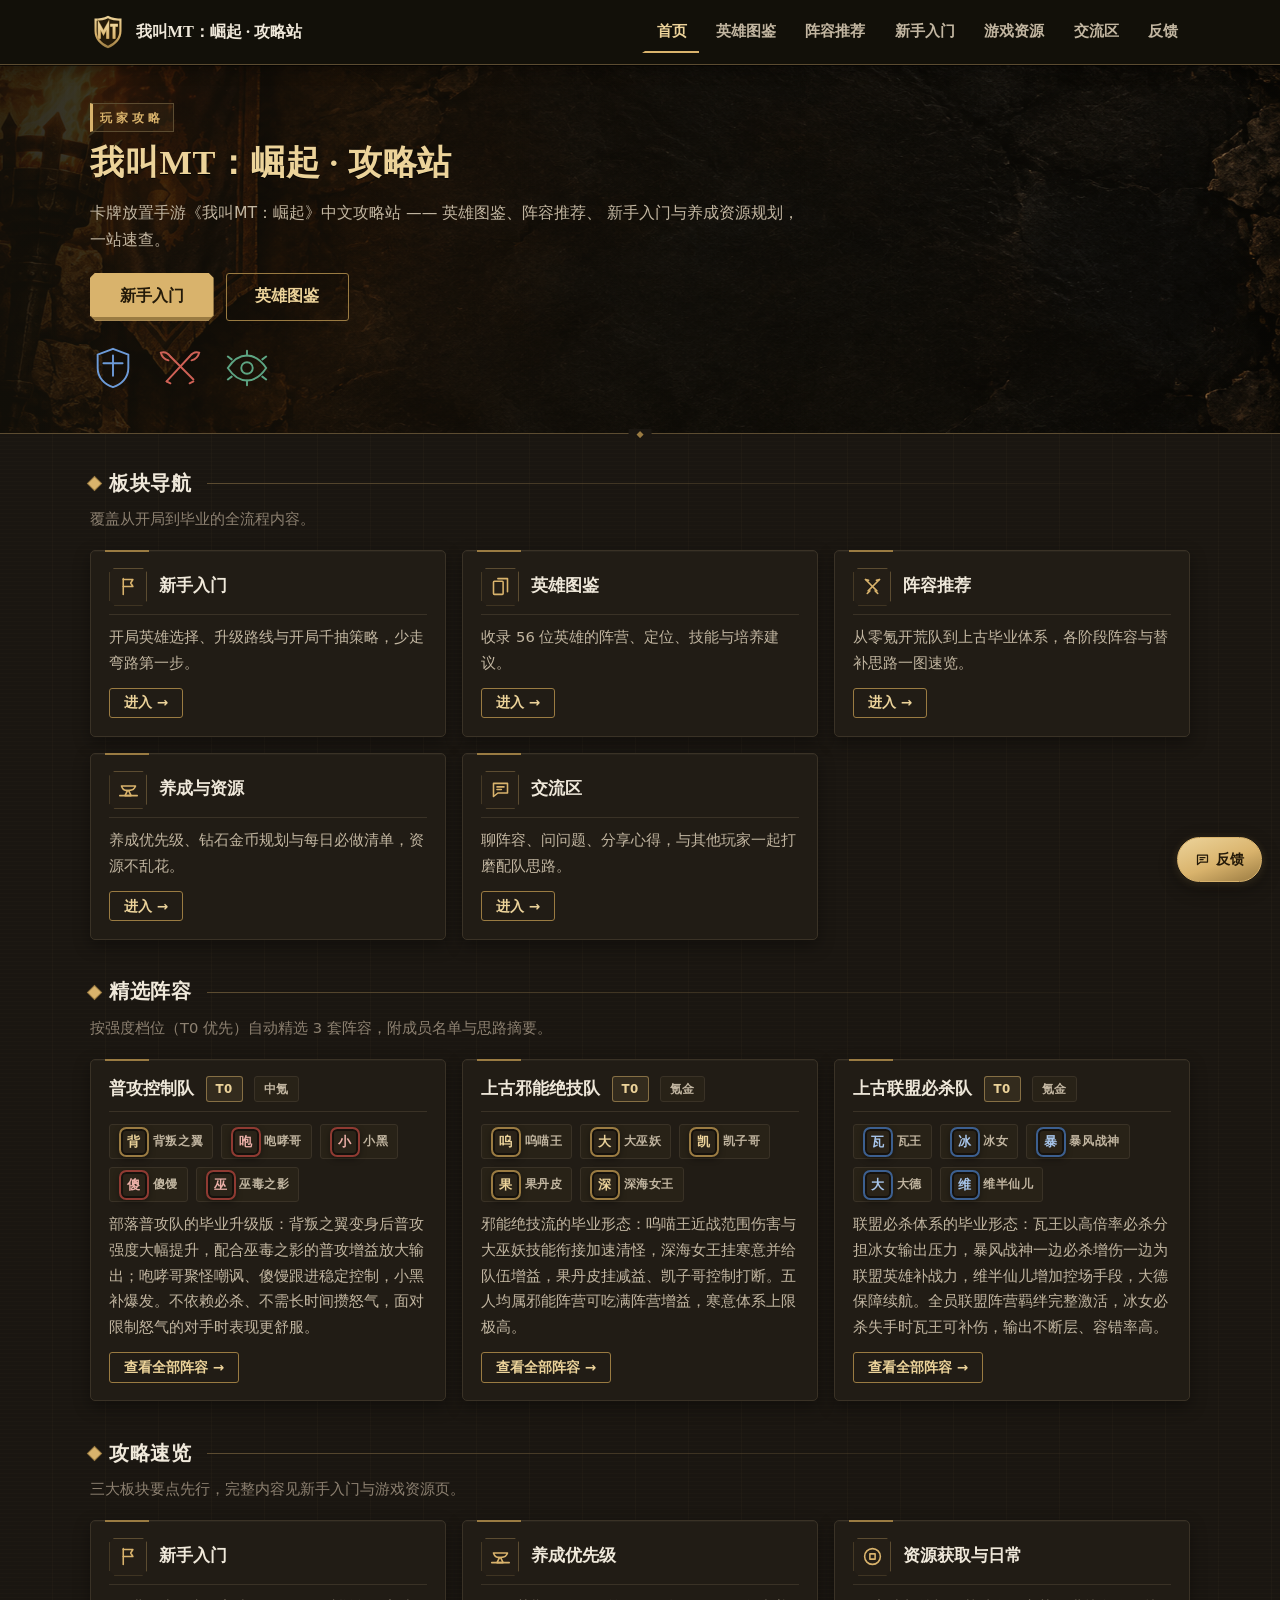
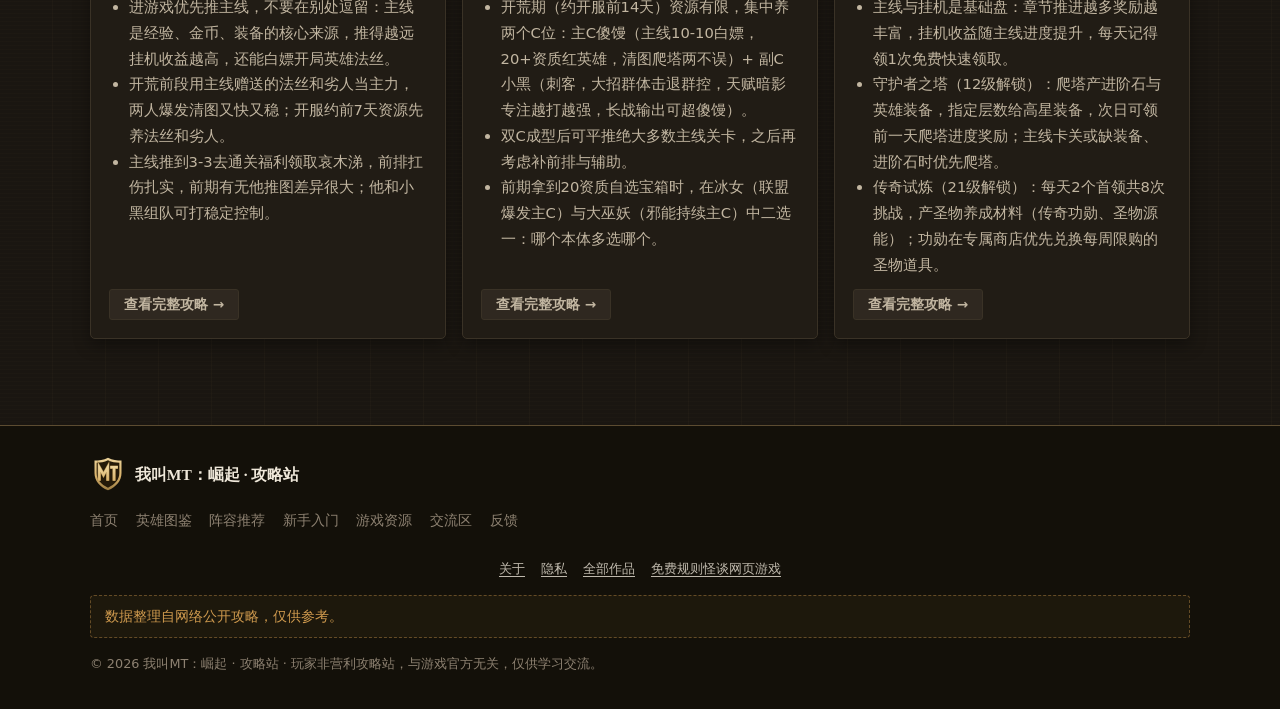
==== commit 4f10da1c: "feat: 补全 SEO 基建、合规页面与 giscus 评论 - 新增 privacy.html / about.html、robots.txt、sitemap.xml - 全部页面补 canoni" ====
--- a/index.html
+++ b/index.html
@@ -8,10 +8,12 @@
   <link rel="icon" type="image/png" href="assets/img/favicon-32.png">
   <meta property="og:title" content="我叫MT：崛起 · 攻略站">
   <meta property="og:description" content="卡牌放置手游《我叫MT：崛起》中文玩家攻略站">
-  <meta property="og:image" content="assets/img/og-cover.png">
+  <meta property="og:image" content="https://yangfanwudi.github.io/mt-site/assets/img/og-cover.png">
   <meta property="og:type" content="website">
   <!-- 样式在前：全站唯一样式文件 -->
   <link rel="stylesheet" href="assets/css/style.css">
+  <link rel="canonical" href="https://yangfanwudi.github.io/mt-site/">
+  <meta property="og:url" content="https://yangfanwudi.github.io/mt-site/">
 </head>
 <body>
   <!-- 页头（site-header）由 common.js 的 MTCommon.mount 注入到 body 顶部 -->
